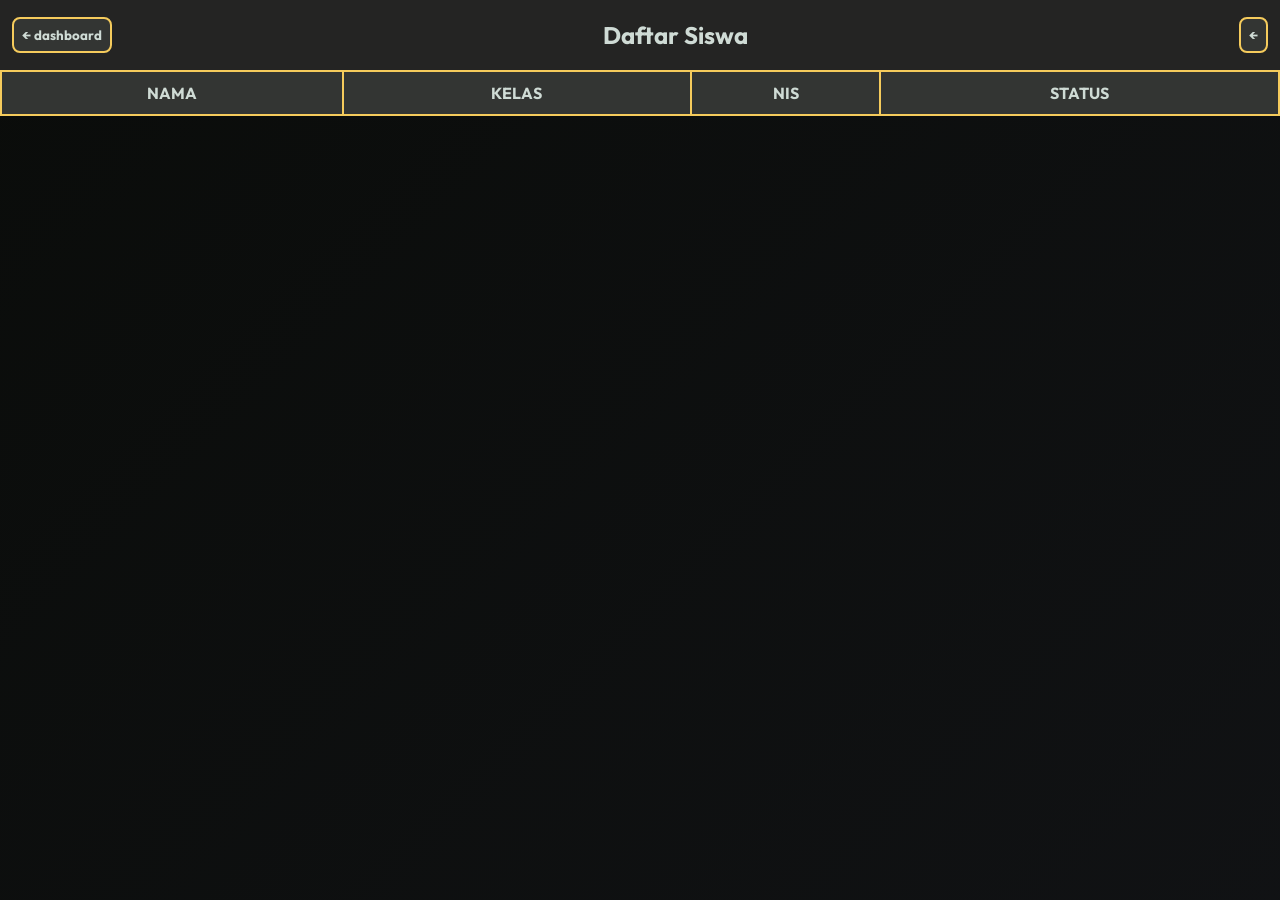
==== KIK-webapp/frontend/classgroup.html @ 7ddfd26c "h-3" ====
<!DOCTYPE html>
<html lang="en">
<head>
    <meta charset="UTF-8">
    <meta name="viewport" content="width=device-width, initial-scale=1.0">
    <title>Class group</title>
    <link rel="stylesheet" href="css/classgroup.css">
</head>
<body>
    <nav id="top-nav">
        <button id="dashboard-page" class="btn">← dashboard</button>
        <h2>Daftar Siswa</h2>
        <img hidden src="assets/icon/ellipsis-vertical-solid.png" alt="feature">
        <button id="back-page" class="btn">←</button>
    </nav>
    <table id="hero-container">
        <thead>
            <th>NAMA</th>
            <th>KELAS</th>
            <th>NIS</th>
            <th>STATUS</th>
        </thead>

        <tbody id="container"> 
        </tbody>
    </table>

    <dialog id="right-nav">
        <p>hai</p>
    </dialog>
    <script src="js/api.js"></script>
    <script src="js/classgroup.js"></script>
</body>
</html>
---- KIK-webapp/frontend/css/classgroup.css ----
@font-face {
    font-family: 'jetbrains';
        src: url("../assets/fonts/Outfit-Regular.ttf") format("truetype");
        font-weight: normal;
        font-style: normal;
    
    font-family: 'josefin';
        src: url("../assets/fonts/Outfit-Bold.ttf") format("truetype");
        font-weight: normal;
        font-style: normal;
}



:root {
    --base: #CFDBD5;
    --primary: #333533;
    --surface:  #242423;
    --accents: #F5CB5C;
    --secondary: #E8EDDF;

    --detail: linear-gradient(135deg, #4dbc0d, #3E8914);
    --detail1: linear-gradient(135deg, #4c06d6,#3a0aa9);
    --detail2: linear-gradient(135deg, #e81717, #a50c0c);
    --detail3: linear-gradient(135deg, #f59709, #ca5a0a);
    --detail4: linear-gradient(135deg, #0a0c0a, #242432);
}

@keyframes background_animation {
    0% { background-position: 0% 50%;}
    50% { background-position: 100% 50%;}
    100% { background-position: 0% 50%;}
}

body {
    display: flex;
    flex-direction: column;
    align-items: center;
    margin: 0px;
    font-family: "josefin";
    color: var(--base);
    height: 100vh;
    background: var(--detail4);
    animation: background_animation 8s linear infinite;
    background-size: 400% 400%;
    background-repeat: no-repeat;
}

table {
    background-color: var(--surface);
    border: 2px solid var(--accents);
    width: 100vw;
    text-align: center;
    border-collapse: collapse;
}

th {
    border: 2px solid var(--accents);
    background: var(--primary);
    text-align: center;
    height: 40px;
}

td {
    border: 2px solid var(--accents);
    height: 25px;
}

#top-nav {
    display: flex;
    flex-direction: row;
    align-items: center;
    justify-content: space-between;
    width: 100vw;
    background: var(--surface);
    margin: 0px;
}

#top-nav img {
    width: 30px;
    height: 30px;
    margin-right: 12px;
}

#top-nav img:active {
    cursor: progress;
}

#top-nav button {
    font-family: "josefin";
    background-color: var(--primary);
    color: var(--base);
    padding: 8px;
    border: 2px solid var(--accents);
    border-radius: 8px;
    margin:12px;
}

#top-nav button:active{
    background-color: var(--base);
    color: var(--primary);
}
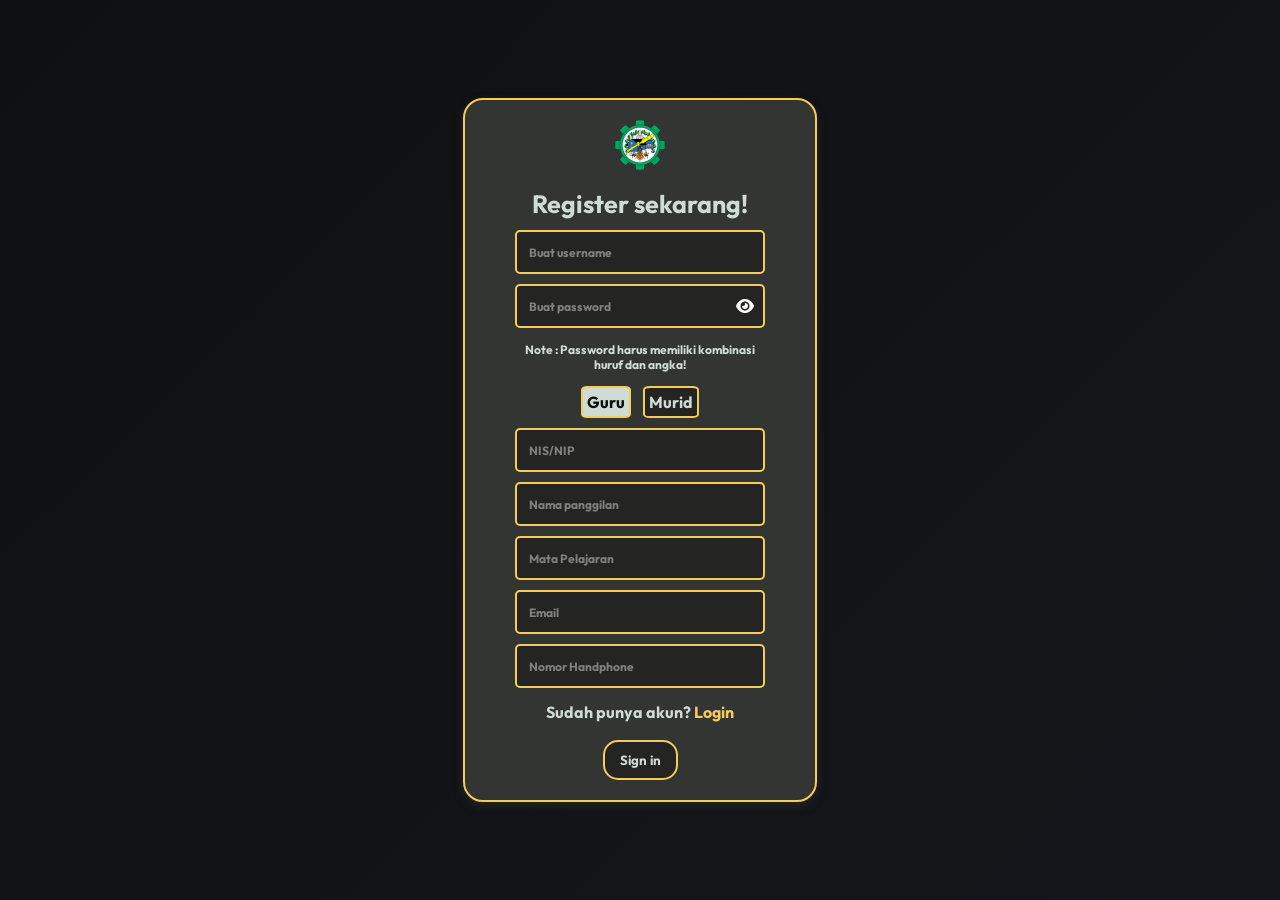
==== commit 80bf2d53: "FINALLYYYYYYYY" ====
--- a/KIK-webapp/frontend/classgroup.html
+++ b/KIK-webapp/frontend/classgroup.html
@@ -19,6 +19,7 @@
             <th>KELAS</th>
             <th>NIS</th>
             <th>STATUS</th>
+            <th>POIN</th>
         </thead>
 
         <tbody id="container"> 
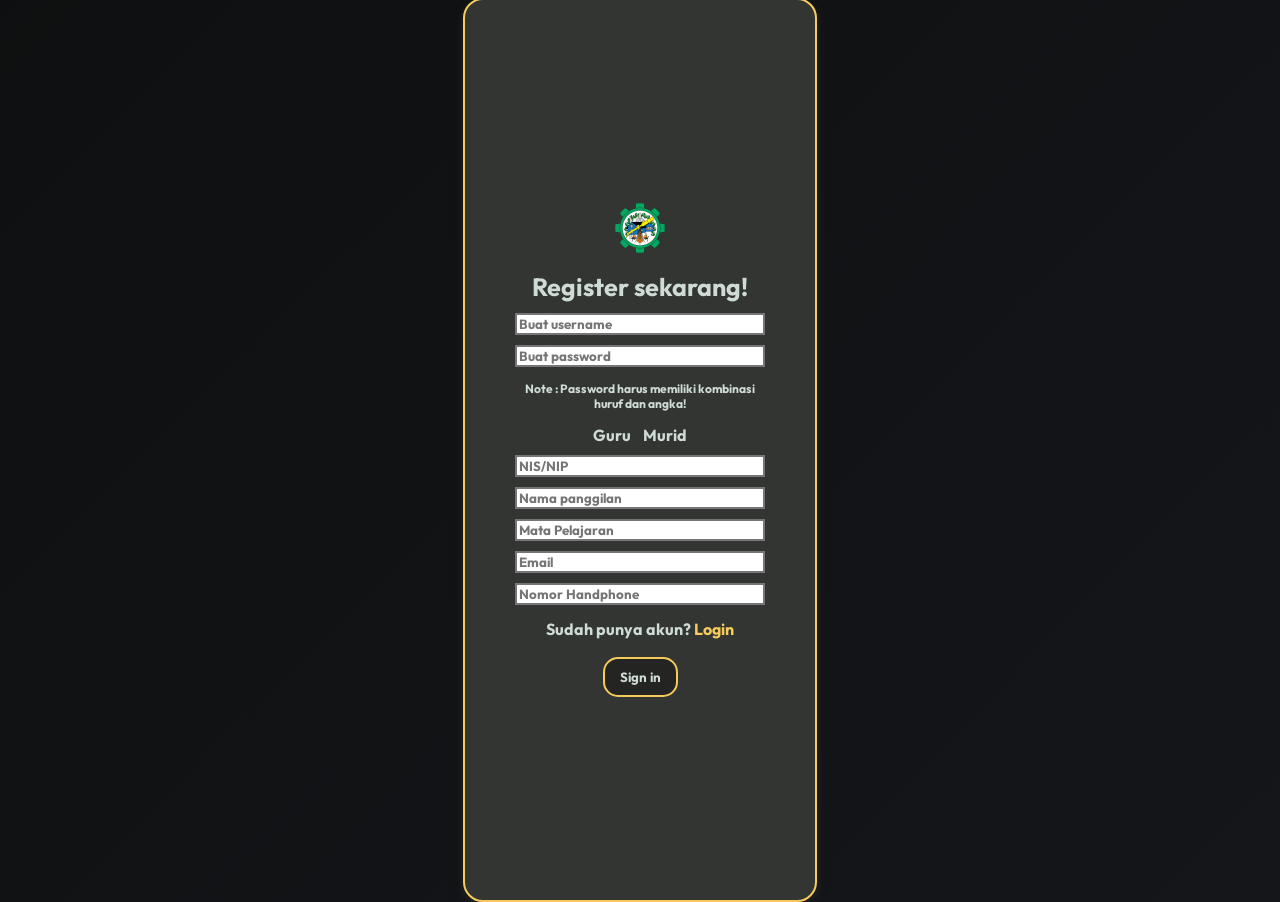
==== commit bf406793: "final" ====
--- a/KIK-webapp/frontend/classgroup.html
+++ b/KIK-webapp/frontend/classgroup.html
@@ -8,10 +8,9 @@
 </head>
 <body>
     <nav id="top-nav">
-        <button id="dashboard-page" class="btn">← dashboard</button>
-        <h2>Daftar Siswa</h2>
+        <h2 style="margin-left: 12px;">Daftar Siswa</h2>
+        <button id="back-page" class="btn">←</button>
         <img hidden src="assets/icon/ellipsis-vertical-solid.png" alt="feature">
-        <button id="back-page" class="btn">←</button>
     </nav>
     <table id="hero-container">
         <thead>
--- a/KIK-webapp/frontend/css/classgroup.css
+++ b/KIK-webapp/frontend/css/classgroup.css
@@ -66,6 +66,7 @@
     height: 25px;
 }
 
+
 #top-nav {
     display: flex;
     flex-direction: row;
@@ -77,8 +78,8 @@
 }
 
 #top-nav img {
-    width: 30px;
-    height: 30px;
+    width: 20px;
+    height: 20px;
     margin-right: 12px;
 }
 
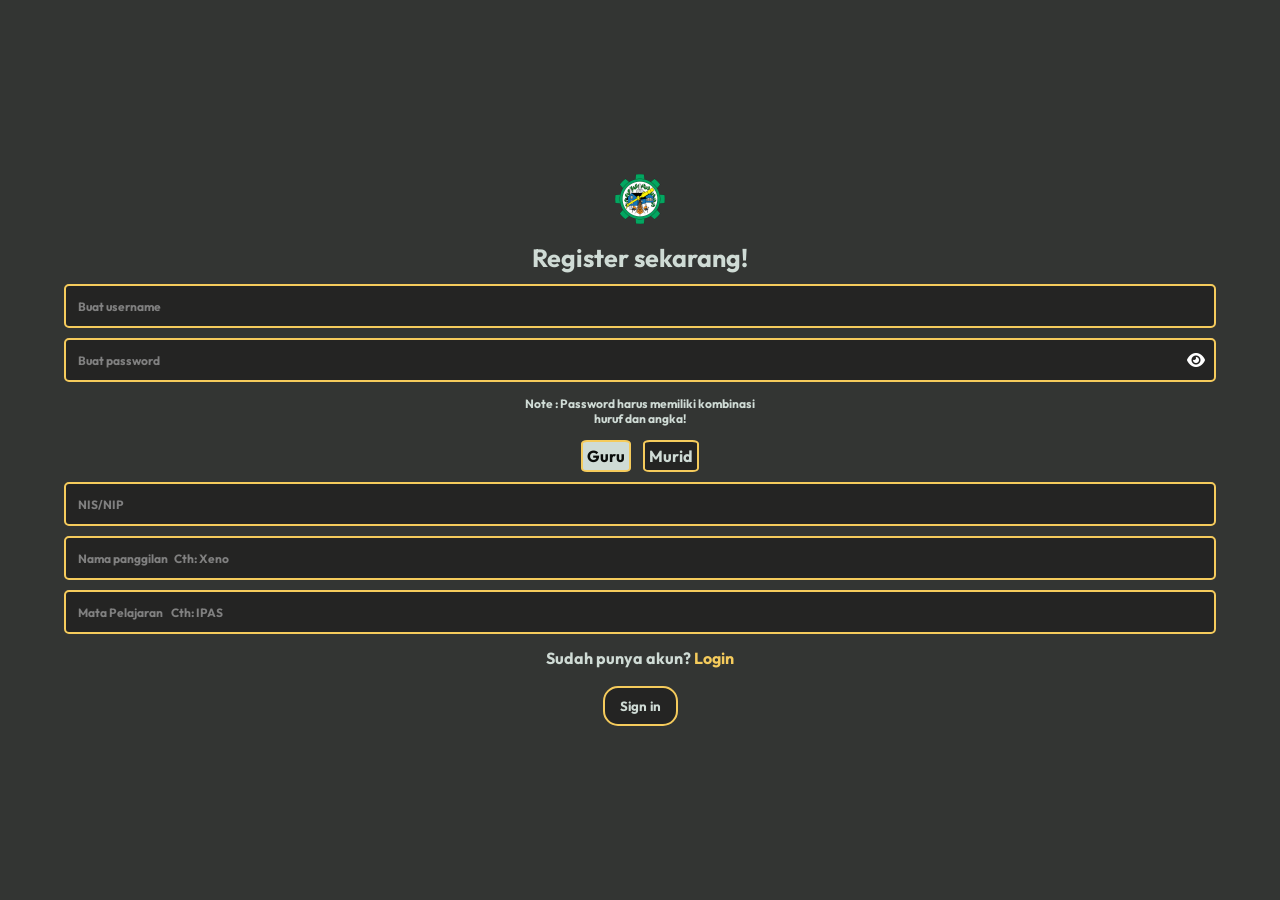
==== commit 63592767: "h-2" ====
--- a/KIK-webapp/frontend/classgroup.html
+++ b/KIK-webapp/frontend/classgroup.html
@@ -8,26 +8,14 @@
 </head>
 <body>
     <nav id="top-nav">
-        <h2 style="margin-left: 12px;">Daftar Siswa</h2>
+        <h2 style="margin-left: 12px;">Daftar Siswa - <a id="class_"></a></h2>
         <button id="back-page" class="btn">←</button>
         <img hidden src="assets/icon/ellipsis-vertical-solid.png" alt="feature">
     </nav>
-    <table id="hero-container">
-        <thead>
-            <th>NAMA</th>
-            <th>KELAS</th>
-            <th>NIS</th>
-            <th>STATUS</th>
-            <th>POIN</th>
-        </thead>
 
-        <tbody id="container"> 
-        </tbody>
-    </table>
+    <div id="card-wrap">
+    </div>
 
-    <dialog id="right-nav">
-        <p>hai</p>
-    </dialog>
     <script src="js/api.js"></script>
     <script src="js/classgroup.js"></script>
 </body>
--- a/KIK-webapp/frontend/css/classgroup.css
+++ b/KIK-webapp/frontend/css/classgroup.css
@@ -100,4 +100,72 @@
 #top-nav button:active{
     background-color: var(--base);
     color: var(--primary);
+}
+
+#card-wrap {
+    margin-top: 12px;
+    display: flex;
+    flex-direction: column;
+    align-items: center;
+    gap: 12px;
+}
+
+.cards {
+    border: 2px solid var(--accents);
+    display: flex;
+    flex-direction: column;
+    background-color: var(--primary);
+    justify-content: center;
+    align-items: center;
+    gap: 8px;
+    padding: 4px;
+    border-radius: 12px;
+    max-width: 95vw;
+}
+
+.top-card {
+    width: 90vw;
+    padding-bottom: 4px;
+    border-bottom: 2px solid var(--accents);
+}
+
+.information {
+    display: flex;
+    justify-content: space-between;
+}
+
+.status-wrap {
+    display: flex;
+    gap: 4px;
+    align-items: center;
+}
+
+.photo-wrap {
+    aspect-ratio: 14 / 7;
+    width: 90vw;
+    display: flex;
+    align-items: center;
+    justify-content: center;
+    overflow: hidden;
+    border: 2px solid var(--accents);
+    border-radius: 8px;
+    margin-bottom: 4px ;
+}
+
+.photo {
+    width: 100%;
+    height: 100%;
+    object-fit: cover;
+}
+
+.more {
+    max-width: 25px;
+    max-height: 25px;
+    margin-left: auto;
+}
+
+.pin {
+    width: 10px;
+    height: 10px;
+    border-radius: 50%;
 }
